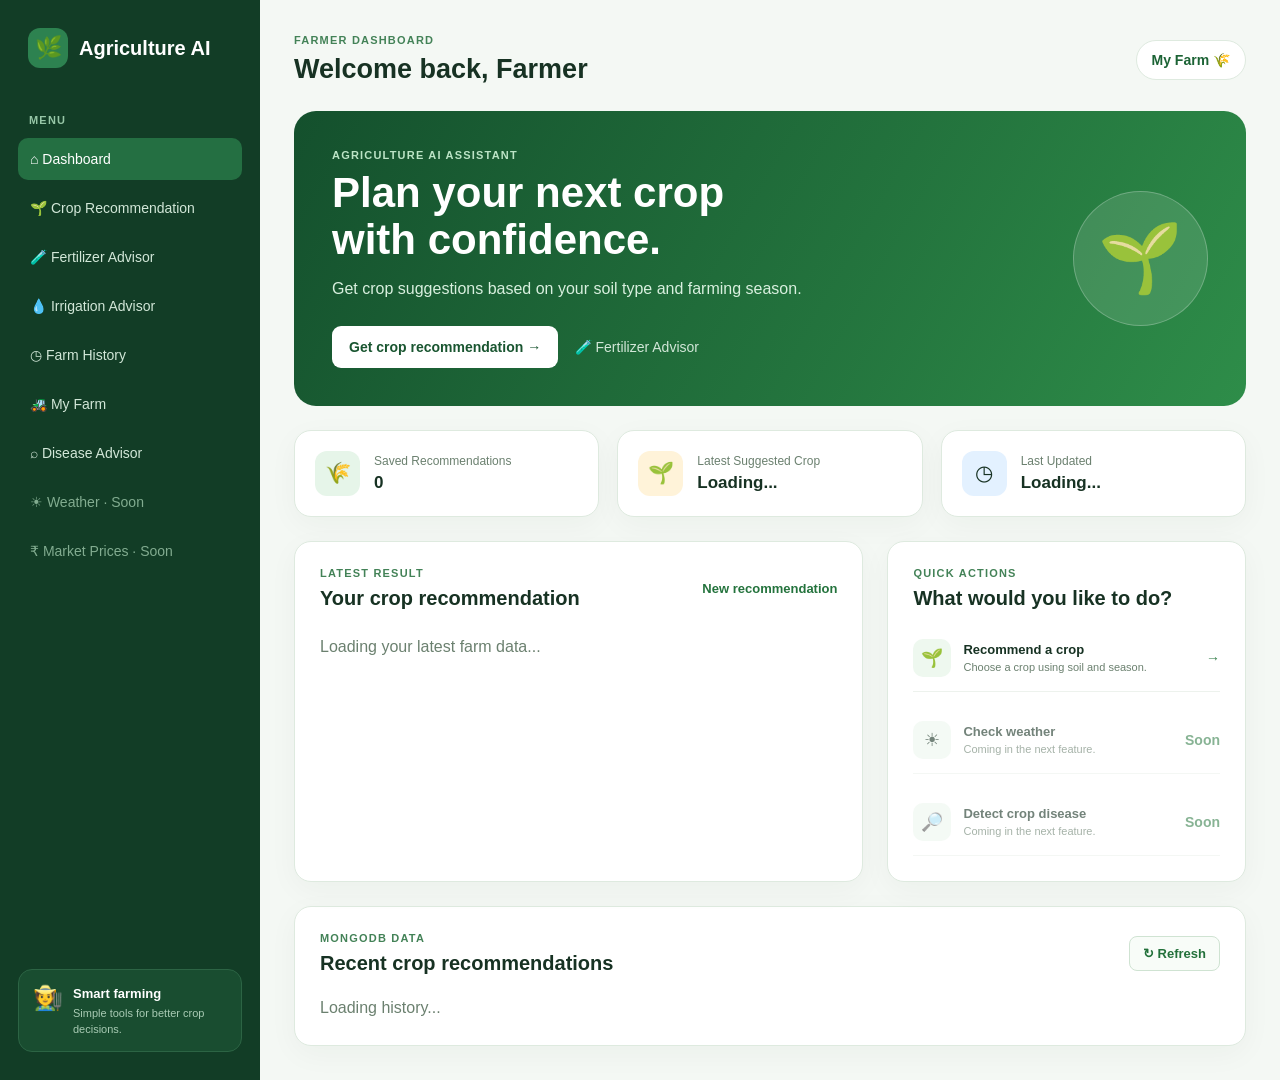
==== client/index.html @ b07f0adc "Add My Farm profile management" ====
<!DOCTYPE html>
<html lang="en">
<head>
  <meta charset="UTF-8" />
  <meta name="viewport" content="width=device-width, initial-scale=1.0" />
  <title>Agriculture AI | Farmer Dashboard</title>

  <link rel="stylesheet" href="css/dashboard.css" />
</head>

<body>
  <div class="app-layout">
    <aside class="sidebar">
      <a class="brand" href="index.html">
        <span class="brand-icon">🌿</span>
        <span>Agriculture AI</span>
      </a>

      <p class="menu-label">MENU</p>

      <nav class="nav-links">
        <a class="nav-link active" href="index.html">⌂ Dashboard</a>
        <a class="nav-link" href="pages/crop-recommendation.html">🌱 Crop Recommendation</a>
        <a class="nav-link" href="pages/fertilizer-advisor.html">🧪 Fertilizer Advisor</a>
        <a class="nav-link" href="pages/irrigation-advisor.html">💧 Irrigation Advisor</a>
        <a class="nav-link" href="pages/farm-history.html">◷ Farm History</a>

        <!-- My Farm now has the same sidebar style -->
        <a class="nav-link" href="pages/my-farm.html">🚜 My Farm</a>

        <a class="nav-link" href="pages/disease-detection.html">⌕ Disease Advisor</a>
        <span class="nav-link disabled">☀ Weather · Soon</span>
        <span class="nav-link disabled">₹ Market Prices · Soon</span>
      </nav>

      <div class="sidebar-help">
        <span>🧑‍🌾</span>
        <div>
          <strong>Smart farming</strong>
          <p>Simple tools for better crop decisions.</p>
        </div>
      </div>
    </aside>

    <main class="main-content">
      <header class="topbar">
        <div>
          <p class="eyebrow">FARMER DASHBOARD</p>
          <h1>Welcome back, Farmer</h1>
        </div>

        <a class="profile-chip" href="pages/my-farm.html">My Farm 🌾</a>
      </header>

      <section class="hero-card">
        <div class="hero-content">
          <p class="eyebrow light">AGRICULTURE AI ASSISTANT</p>
          <h2>Plan your next crop with confidence.</h2>
          <p>Get crop suggestions based on your soil type and farming season.</p>

          <a class="primary-button" href="pages/crop-recommendation.html">
            Get crop recommendation →
          </a>

          <a class="nav-link" href="pages/fertilizer-advisor.html">
            🧪 Fertilizer Advisor
          </a>
        </div>

        <div class="hero-icon">🌱</div>
      </section>

      <section class="stat-grid">
        <article class="stat-card">
          <span class="stat-icon green">🌾</span>
          <div>
            <p>Saved Recommendations</p>
            <h3 id="historyCount">0</h3>
          </div>
        </article>

        <article class="stat-card">
          <span class="stat-icon yellow">🌱</span>
          <div>
            <p>Latest Suggested Crop</p>
            <h3 id="latestCrop">Loading...</h3>
          </div>
        </article>

        <article class="stat-card">
          <span class="stat-icon blue">◷</span>
          <div>
            <p>Last Updated</p>
            <h3 id="latestDate">Loading...</h3>
          </div>
        </article>
      </section>

      <section class="dashboard-grid">
        <article class="panel latest-panel">
          <div class="panel-heading">
            <div>
              <p class="eyebrow">LATEST RESULT</p>
              <h2>Your crop recommendation</h2>
            </div>

            <a href="pages/crop-recommendation.html">New recommendation</a>
          </div>

          <div id="latestContent" class="latest-content">
            <p class="loading-text">Loading your latest farm data...</p>
          </div>
        </article>

        <article class="panel quick-panel">
          <p class="eyebrow">QUICK ACTIONS</p>
          <h2>What would you like to do?</h2>

          <a class="quick-action" href="pages/crop-recommendation.html">
            <span>🌱</span>
            <div>
              <strong>Recommend a crop</strong>
              <p>Choose a crop using soil and season.</p>
            </div>
            <b>→</b>
          </a>

          <div class="quick-action muted">
            <span>☀</span>
            <div>
              <strong>Check weather</strong>
              <p>Coming in the next feature.</p>
            </div>
            <b>Soon</b>
          </div>

          <div class="quick-action muted">
            <span>🔎</span>
            <div>
              <strong>Detect crop disease</strong>
              <p>Coming in the next feature.</p>
            </div>
            <b>Soon</b>
          </div>
        </article>
      </section>

      <section id="history" class="panel history-panel">
        <div class="panel-heading">
          <div>
            <p class="eyebrow">MONGODB DATA</p>
            <h2>Recent crop recommendations</h2>
          </div>

          <button id="refreshButton" type="button">↻ Refresh</button>
        </div>

        <div id="historyList" class="history-list">
          <p class="loading-text">Loading history...</p>
        </div>
      </section>
    </main>
  </div>

  <script src="js/dashboard.js"></script>
</body>
</html>
---- client/css/dashboard.css ----
:root {
  --green: #257540;
  --dark-green: #154b2b;
  --light-green: #e9f6eb;
  --background: #f4f8f4;
  --white: #ffffff;
  --text: #173223;
  --muted: #6b806f;
  --border: #deeadf;
}

* {
  box-sizing: border-box;
  margin: 0;
  padding: 0;
  font-family: Arial, sans-serif;
}

body {
  background: var(--background);
  color: var(--text);
}

.app-layout {
  min-height: 100vh;
  display: flex;
}

.sidebar {
  width: 260px;
  min-height: 100vh;
  padding: 28px 18px;
  background: #123d26;
  color: white;
  display: flex;
  flex-direction: column;
}

.brand {
  color: white;
  text-decoration: none;
  display: flex;
  align-items: center;
  gap: 11px;
  font-size: 20px;
  font-weight: 800;
  margin: 0 10px 46px;
}

.brand-icon {
  width: 40px;
  height: 40px;
  display: grid;
  place-items: center;
  border-radius: 12px;
  background: #2d8250;
  font-size: 22px;
}

.menu-label {
  color: #97c7a7;
  font-size: 11px;
  font-weight: 800;
  letter-spacing: 1.2px;
  margin: 0 11px 12px;
}

.nav-links {
  display: flex;
  flex-direction: column;
  gap: 7px;
}

.nav-link {
  padding: 13px 12px;
  border-radius: 10px;
  color: #d2e7d8;
  text-decoration: none;
  font-size: 14px;
  transition: 0.2s;
}

.nav-link:hover,
.nav-link.active {
  background: #246f42;
  color: white;
}

.nav-link.disabled {
  color: #82ac90;
  cursor: default;
}

.sidebar-help {
  margin-top: auto;
  padding: 14px;
  display: flex;
  gap: 10px;
  border: 1px solid #2c6444;
  border-radius: 14px;
  background: #194d30;
}

.sidebar-help span {
  font-size: 24px;
}

.sidebar-help strong {
  font-size: 13px;
}

.sidebar-help p {
  color: #a9cbb4;
  font-size: 11px;
  line-height: 1.4;
  margin-top: 4px;
}

.main-content {
  width: calc(100% - 260px);
  padding: 34px;
  max-width: 1500px;
}

.topbar,
.panel-heading {
  display: flex;
  align-items: center;
  justify-content: space-between;
  gap: 16px;
}

.eyebrow {
  color: #438257;
  font-size: 11px;
  font-weight: 800;
  letter-spacing: 1.2px;
  margin-bottom: 8px;
}

.eyebrow.light {
  color: #bce4c6;
}

.topbar h1 {
  font-size: 27px;
}

.profile-chip {
  padding: 11px 15px;
  color: #1c6335;
  text-decoration: none;
  background: white;
  border: 1px solid var(--border);
  border-radius: 999px;
  font-size: 14px;
  font-weight: 700;
}

.hero-card {
  min-height: 245px;
  margin-top: 26px;
  padding: 38px;
  overflow: hidden;
  position: relative;
  display: flex;
  justify-content: space-between;
  border-radius: 22px;
  background: linear-gradient(120deg, #14502d, #2e8d49);
  color: white;
}

.hero-content {
  max-width: 590px;
  z-index: 1;
}

.hero-card h2 {
  max-width: 480px;
  font-size: clamp(28px, 4vw, 42px);
  line-height: 1.12;
  margin-bottom: 13px;
}

.hero-card p:not(.eyebrow) {
  max-width: 500px;
  color: #d9f0df;
  line-height: 1.6;
}

.primary-button {
  display: inline-block;
  margin-top: 24px;
  padding: 13px 17px;
  border-radius: 9px;
  color: #195530;
  background: white;
  text-decoration: none;
  font-size: 14px;
  font-weight: 800;
}

.hero-icon {
  display: grid;
  place-items: center;
  width: 135px;
  height: 135px;
  align-self: center;
  border: 1px solid rgba(255, 255, 255, 0.24);
  border-radius: 50%;
  background: rgba(255, 255, 255, 0.12);
  font-size: 68px;
}

.stat-grid {
  display: grid;
  grid-template-columns: repeat(3, 1fr);
  gap: 18px;
  margin: 24px 0;
}

.stat-card,
.panel {
  background: var(--white);
  border: 1px solid var(--border);
  border-radius: 17px;
  box-shadow: 0 8px 30px rgba(22, 61, 35, 0.04);
}

.stat-card {
  padding: 20px;
  display: flex;
  align-items: center;
  gap: 14px;
}

.stat-icon {
  width: 45px;
  height: 45px;
  display: grid;
  place-items: center;
  border-radius: 12px;
  font-size: 21px;
}

.stat-icon.green {
  background: #e6f5e9;
}

.stat-icon.yellow {
  background: #fff3d9;
}

.stat-icon.blue {
  background: #e3f1ff;
}

.stat-card p {
  color: var(--muted);
  font-size: 12px;
  margin-bottom: 5px;
}

.stat-card h3 {
  font-size: 17px;
}

.dashboard-grid {
  display: grid;
  grid-template-columns: 1.35fr 0.85fr;
  gap: 24px;
}

.panel {
  padding: 25px;
}

.panel-heading h2,
.quick-panel h2 {
  font-size: 20px;
}

.panel-heading a {
  color: #24733d;
  font-size: 13px;
  font-weight: 700;
  text-decoration: none;
}

.latest-content {
  min-height: 194px;
  padding-top: 24px;
}

.loading-text,
.empty-text,
.error-text {
  color: var(--muted);
  line-height: 1.6;
}

.error-text {
  color: #bc3e32;
}

.recommendation-summary {
  padding: 20px;
  border-radius: 13px;
  background: #f5faf5;
  border-left: 4px solid #429458;
}

.summary-title {
  margin-bottom: 12px;
  font-size: 15px;
  font-weight: 800;
}

.crop-tags {
  display: flex;
  flex-wrap: wrap;
  gap: 9px;
  margin-bottom: 17px;
}

.crop-tag {
  padding: 8px 11px;
  border-radius: 999px;
  color: #24683a;
  background: #e3f4e6;
  font-size: 13px;
  font-weight: 700;
}

.reason-text {
  color: #5c7463;
  line-height: 1.5;
  font-size: 13px;
}

.quick-panel {
  display: flex;
  flex-direction: column;
}

.quick-action {
  margin-top: 15px;
  padding: 14px 0;
  display: flex;
  align-items: center;
  gap: 12px;
  color: var(--text);
  text-decoration: none;
  border-bottom: 1px solid #edf2ed;
}

.quick-action > span {
  width: 38px;
  height: 38px;
  display: grid;
  place-items: center;
  border-radius: 10px;
  background: #eef8ef;
  font-size: 18px;
}

.quick-action strong {
  display: block;
  font-size: 13px;
  margin-bottom: 4px;
}

.quick-action p {
  color: var(--muted);
  font-size: 11px;
}

.quick-action b {
  margin-left: auto;
  color: #39824e;
  font-size: 14px;
}

.quick-action.muted {
  opacity: 0.6;
  cursor: default;
}

.history-panel {
  margin-top: 24px;
}

.history-panel button {
  padding: 9px 13px;
  color: #23713b;
  border: 1px solid #cfe3d2;
  border-radius: 8px;
  background: #f8fcf8;
  cursor: pointer;
  font-size: 13px;
  font-weight: 700;
}

.history-list {
  margin-top: 20px;
}

.history-row {
  padding: 15px 0;
  display: grid;
  grid-template-columns: 1fr 1.4fr auto;
  gap: 14px;
  align-items: center;
  border-bottom: 1px solid #edf2ed;
}

.history-row:last-child {
  border-bottom: 0;
}

.history-label {
  color: var(--muted);
  font-size: 12px;
  margin-bottom: 5px;
}

.history-value {
  font-size: 14px;
  font-weight: 700;
}

.history-crops {
  color: #28753e;
  font-size: 13px;
  font-weight: 700;
}

.history-date {
  color: var(--muted);
  font-size: 12px;
  text-align: right;
}

@media (max-width: 980px) {
  .sidebar {
    width: 78px;
    padding: 20px 10px;
  }

  .brand {
    margin: 0 auto 40px;
    font-size: 0;
  }

  .menu-label,
  .sidebar-help,
  .nav-link:not(.active) {
    font-size: 0;
  }

  .nav-link {
    text-align: center;
    font-size: 17px !important;
  }

  .main-content {
    width: calc(100% - 78px);
  }

  .dashboard-grid {
    grid-template-columns: 1fr;
  }
}

@media (max-width: 680px) {
  .sidebar {
    display: none;
  }

  .main-content {
    width: 100%;
    padding: 22px 16px;
  }

  .topbar h1 {
    font-size: 22px;
  }

  .profile-chip {
    display: none;
  }

  .hero-card {
    min-height: auto;
    padding: 28px 22px;
  }

  .hero-icon {
    display: none;
  }

  .stat-grid {
    grid-template-columns: 1fr;
  }

  .history-row {
    grid-template-columns: 1fr;
    gap: 6px;
  }

  .history-date {
    text-align: left;
  }
}
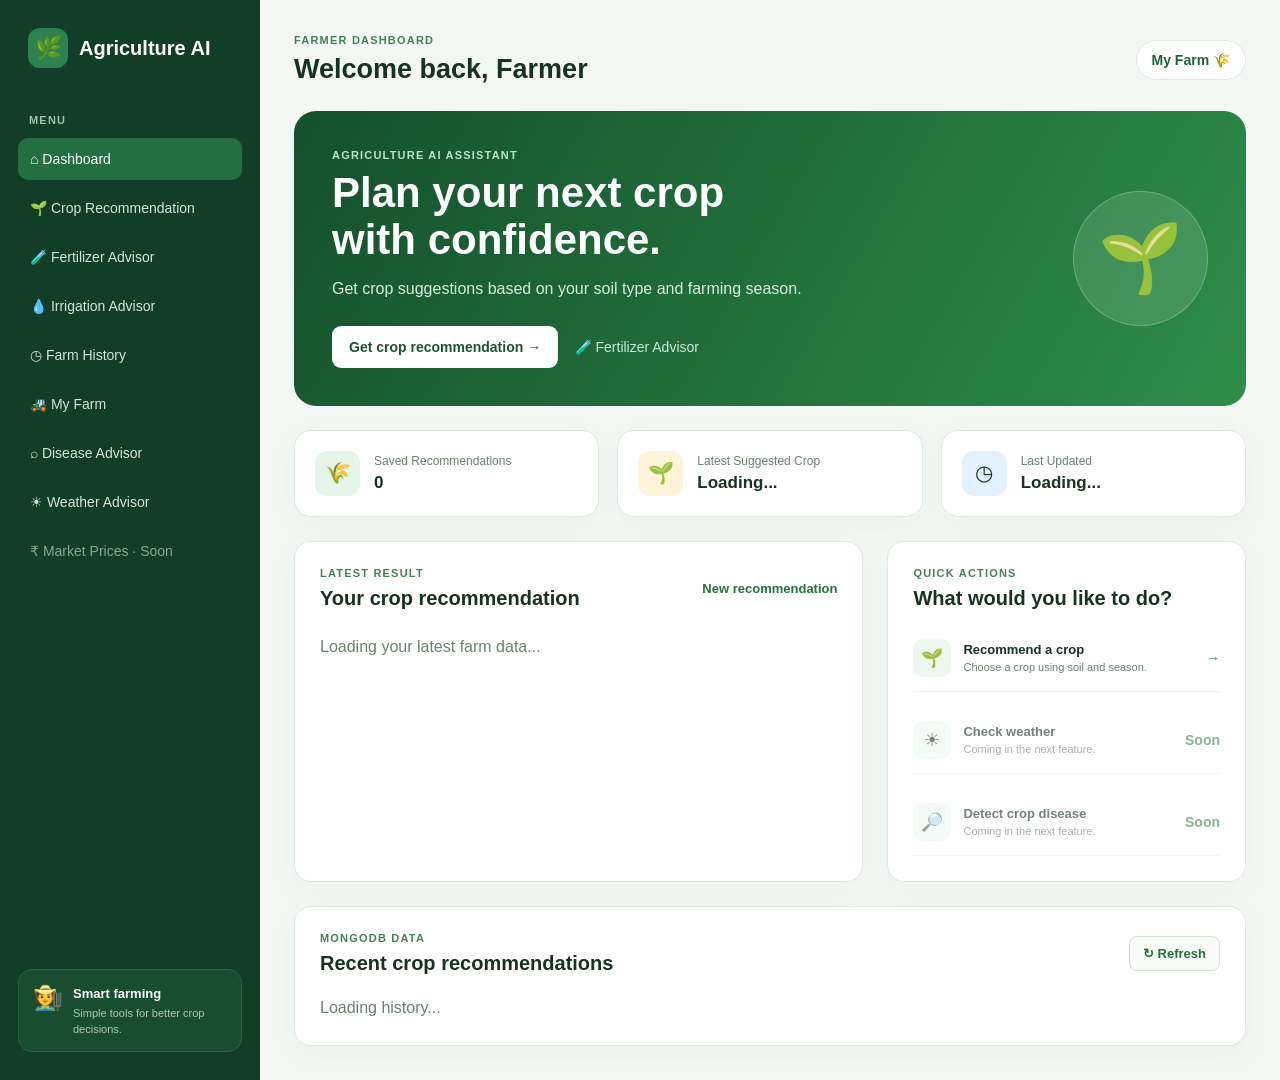
==== commit 5c33873f: "Add working Weather Advisor feature" ====
--- a/client/index.html
+++ b/client/index.html
@@ -29,7 +29,7 @@
         <a class="nav-link" href="pages/my-farm.html">🚜 My Farm</a>
 
         <a class="nav-link" href="pages/disease-detection.html">⌕ Disease Advisor</a>
-        <span class="nav-link disabled">☀ Weather · Soon</span>
+        <a class="nav-link" href="pages/weather-advisor.html">☀ Weather Advisor</a>  
         <span class="nav-link disabled">₹ Market Prices · Soon</span>
       </nav>
 
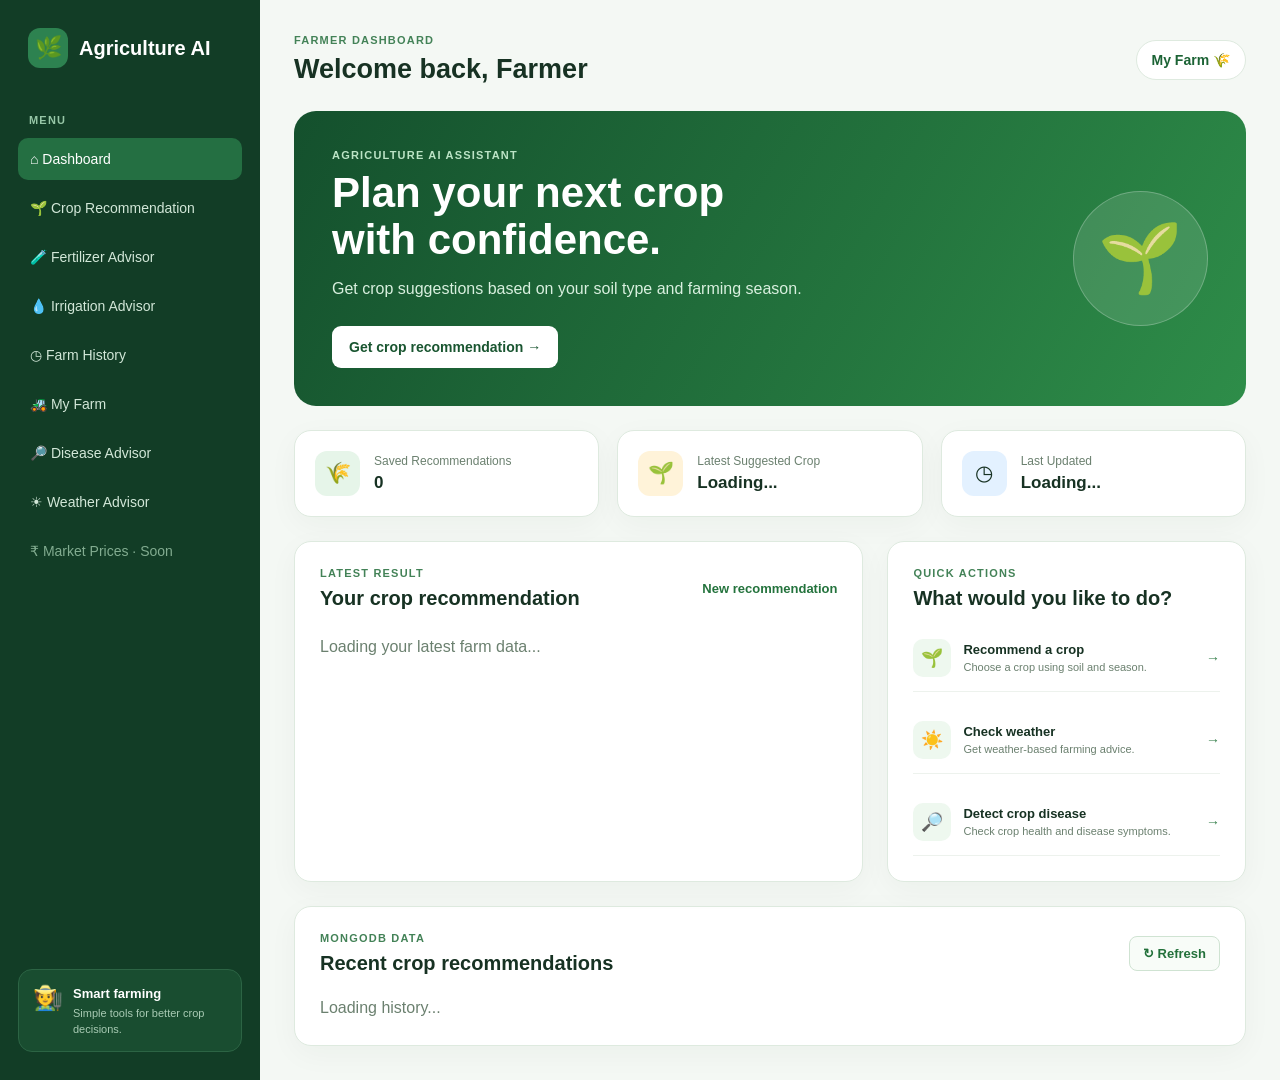
==== commit 6d854575: "Connect Weather and Disease Advisor dashboard actions" ====
--- a/client/index.html
+++ b/client/index.html
@@ -1,16 +1,22 @@
 <!DOCTYPE html>
 <html lang="en">
+
 <head>
   <meta charset="UTF-8" />
   <meta name="viewport" content="width=device-width, initial-scale=1.0" />
   <title>Agriculture AI | Farmer Dashboard</title>
-
   <link rel="stylesheet" href="css/dashboard.css" />
 </head>
 
 <body>
+
   <div class="app-layout">
+
+    <!-- =========================
+         SIDEBAR
+    ========================== -->
     <aside class="sidebar">
+
       <a class="brand" href="index.html">
         <span class="brand-icon">🌿</span>
         <span>Agriculture AI</span>
@@ -19,149 +25,352 @@
       <p class="menu-label">MENU</p>
 
       <nav class="nav-links">
-        <a class="nav-link active" href="index.html">⌂ Dashboard</a>
-        <a class="nav-link" href="pages/crop-recommendation.html">🌱 Crop Recommendation</a>
-        <a class="nav-link" href="pages/fertilizer-advisor.html">🧪 Fertilizer Advisor</a>
-        <a class="nav-link" href="pages/irrigation-advisor.html">💧 Irrigation Advisor</a>
-        <a class="nav-link" href="pages/farm-history.html">◷ Farm History</a>
-
-        <!-- My Farm now has the same sidebar style -->
-        <a class="nav-link" href="pages/my-farm.html">🚜 My Farm</a>
-
-        <a class="nav-link" href="pages/disease-detection.html">⌕ Disease Advisor</a>
-        <a class="nav-link" href="pages/weather-advisor.html">☀ Weather Advisor</a>  
-        <span class="nav-link disabled">₹ Market Prices · Soon</span>
+
+        <a class="nav-link active" href="index.html">
+          ⌂ Dashboard
+        </a>
+
+        <a class="nav-link" href="pages/crop-recommendation.html">
+          🌱 Crop Recommendation
+        </a>
+
+        <a class="nav-link" href="pages/fertilizer-advisor.html">
+          🧪 Fertilizer Advisor
+        </a>
+
+        <a class="nav-link" href="pages/irrigation-advisor.html">
+          💧 Irrigation Advisor
+        </a>
+
+        <a class="nav-link" href="pages/farm-history.html">
+          ◷ Farm History
+        </a>
+
+        <a class="nav-link" href="pages/my-farm.html">
+          🚜 My Farm
+        </a>
+
+        <a class="nav-link" href="pages/disease-detection.html">
+          🔎 Disease Advisor
+        </a>
+
+        <a class="nav-link" href="pages/weather-advisor.html">
+          ☀ Weather Advisor
+        </a>
+
+        <span class="nav-link disabled">
+          ₹ Market Prices · Soon
+        </span>
+
       </nav>
 
       <div class="sidebar-help">
+
         <span>🧑‍🌾</span>
+
         <div>
           <strong>Smart farming</strong>
           <p>Simple tools for better crop decisions.</p>
         </div>
+
       </div>
+
     </aside>
 
+
+    <!-- =========================
+         MAIN CONTENT
+    ========================== -->
     <main class="main-content">
+
+      <!-- TOP BAR -->
       <header class="topbar">
+
         <div>
           <p class="eyebrow">FARMER DASHBOARD</p>
           <h1>Welcome back, Farmer</h1>
         </div>
 
-        <a class="profile-chip" href="pages/my-farm.html">My Farm 🌾</a>
+        <a class="profile-chip" href="pages/my-farm.html">
+          My Farm 🌾
+        </a>
+
       </header>
 
+
+      <!-- =========================
+           HERO SECTION
+      ========================== -->
       <section class="hero-card">
+
         <div class="hero-content">
-          <p class="eyebrow light">AGRICULTURE AI ASSISTANT</p>
-          <h2>Plan your next crop with confidence.</h2>
-          <p>Get crop suggestions based on your soil type and farming season.</p>
-
-          <a class="primary-button" href="pages/crop-recommendation.html">
+
+          <p class="eyebrow light">
+            AGRICULTURE AI ASSISTANT
+          </p>
+
+          <h2>
+            Plan your next crop with confidence.
+          </h2>
+
+          <p>
+            Get crop suggestions based on your soil type
+            and farming season.
+          </p>
+
+          <a
+            class="primary-button"
+            href="pages/crop-recommendation.html"
+          >
             Get crop recommendation →
           </a>
 
-          <a class="nav-link" href="pages/fertilizer-advisor.html">
-            🧪 Fertilizer Advisor
-          </a>
-        </div>
-
-        <div class="hero-icon">🌱</div>
+        </div>
+
+        <div class="hero-icon">
+          🌱
+        </div>
+
       </section>
 
+
+      <!-- =========================
+           DASHBOARD STATS
+      ========================== -->
       <section class="stat-grid">
+
         <article class="stat-card">
-          <span class="stat-icon green">🌾</span>
+
+          <span class="stat-icon green">
+            🌾
+          </span>
+
           <div>
             <p>Saved Recommendations</p>
             <h3 id="historyCount">0</h3>
           </div>
-        </article>
+
+        </article>
+
 
         <article class="stat-card">
-          <span class="stat-icon yellow">🌱</span>
+
+          <span class="stat-icon yellow">
+            🌱
+          </span>
+
           <div>
             <p>Latest Suggested Crop</p>
             <h3 id="latestCrop">Loading...</h3>
           </div>
-        </article>
+
+        </article>
+
 
         <article class="stat-card">
-          <span class="stat-icon blue">◷</span>
+
+          <span class="stat-icon blue">
+            ◷
+          </span>
+
           <div>
             <p>Last Updated</p>
             <h3 id="latestDate">Loading...</h3>
           </div>
-        </article>
+
+        </article>
+
       </section>
 
+
+      <!-- =========================
+           DASHBOARD CONTENT
+      ========================== -->
       <section class="dashboard-grid">
+
+
+        <!-- LATEST RESULT -->
         <article class="panel latest-panel">
+
           <div class="panel-heading">
+
             <div>
-              <p class="eyebrow">LATEST RESULT</p>
-              <h2>Your crop recommendation</h2>
+
+              <p class="eyebrow">
+                LATEST RESULT
+              </p>
+
+              <h2>
+                Your crop recommendation
+              </h2>
+
             </div>
 
-            <a href="pages/crop-recommendation.html">New recommendation</a>
-          </div>
-
-          <div id="latestContent" class="latest-content">
-            <p class="loading-text">Loading your latest farm data...</p>
-          </div>
-        </article>
-
+            <a href="pages/crop-recommendation.html">
+              New recommendation
+            </a>
+
+          </div>
+
+
+          <div
+            id="latestContent"
+            class="latest-content"
+          >
+
+            <p class="loading-text">
+              Loading your latest farm data...
+            </p>
+
+          </div>
+
+        </article>
+
+
+        <!-- =========================
+             QUICK ACTIONS
+        ========================== -->
         <article class="panel quick-panel">
-          <p class="eyebrow">QUICK ACTIONS</p>
-          <h2>What would you like to do?</h2>
-
-          <a class="quick-action" href="pages/crop-recommendation.html">
+
+          <p class="eyebrow">
+            QUICK ACTIONS
+          </p>
+
+          <h2>
+            What would you like to do?
+          </h2>
+
+
+          <!-- CROP RECOMMENDATION -->
+          <a
+            class="quick-action"
+            href="pages/crop-recommendation.html"
+          >
+
             <span>🌱</span>
+
             <div>
-              <strong>Recommend a crop</strong>
-              <p>Choose a crop using soil and season.</p>
+
+              <strong>
+                Recommend a crop
+              </strong>
+
+              <p>
+                Choose a crop using soil and season.
+              </p>
+
             </div>
+
             <b>→</b>
+
           </a>
 
-          <div class="quick-action muted">
-            <span>☀</span>
+
+          <!-- WEATHER ADVISOR -->
+          <a
+            class="quick-action"
+            href="pages/weather-advisor.html"
+          >
+
+            <span>☀️</span>
+
             <div>
-              <strong>Check weather</strong>
-              <p>Coming in the next feature.</p>
+
+              <strong>
+                Check weather
+              </strong>
+
+              <p>
+                Get weather-based farming advice.
+              </p>
+
             </div>
-            <b>Soon</b>
-          </div>
-
-          <div class="quick-action muted">
+
+            <b>→</b>
+
+          </a>
+
+
+          <!-- DISEASE ADVISOR -->
+          <a
+            class="quick-action"
+            href="pages/disease-detection.html"
+          >
+
             <span>🔎</span>
+
             <div>
-              <strong>Detect crop disease</strong>
-              <p>Coming in the next feature.</p>
+
+              <strong>
+                Detect crop disease
+              </strong>
+
+              <p>
+                Check crop health and disease symptoms.
+              </p>
+
             </div>
-            <b>Soon</b>
-          </div>
-        </article>
+
+            <b>→</b>
+
+          </a>
+
+        </article>
+
       </section>
 
-      <section id="history" class="panel history-panel">
+
+      <!-- =========================
+           RECENT HISTORY
+      ========================== -->
+      <section
+        id="history"
+        class="panel history-panel"
+      >
+
         <div class="panel-heading">
+
           <div>
-            <p class="eyebrow">MONGODB DATA</p>
-            <h2>Recent crop recommendations</h2>
-          </div>
-
-          <button id="refreshButton" type="button">↻ Refresh</button>
-        </div>
-
-        <div id="historyList" class="history-list">
-          <p class="loading-text">Loading history...</p>
-        </div>
+
+            <p class="eyebrow">
+              MONGODB DATA
+            </p>
+
+            <h2>
+              Recent crop recommendations
+            </h2>
+
+          </div>
+
+          <button
+            id="refreshButton"
+            type="button"
+          >
+            ↻ Refresh
+          </button>
+
+        </div>
+
+
+        <div
+          id="historyList"
+          class="history-list"
+        >
+
+          <p class="loading-text">
+            Loading history...
+          </p>
+
+        </div>
+
       </section>
+
     </main>
+
   </div>
 
+
   <script src="js/dashboard.js"></script>
+
 </body>
 </html>
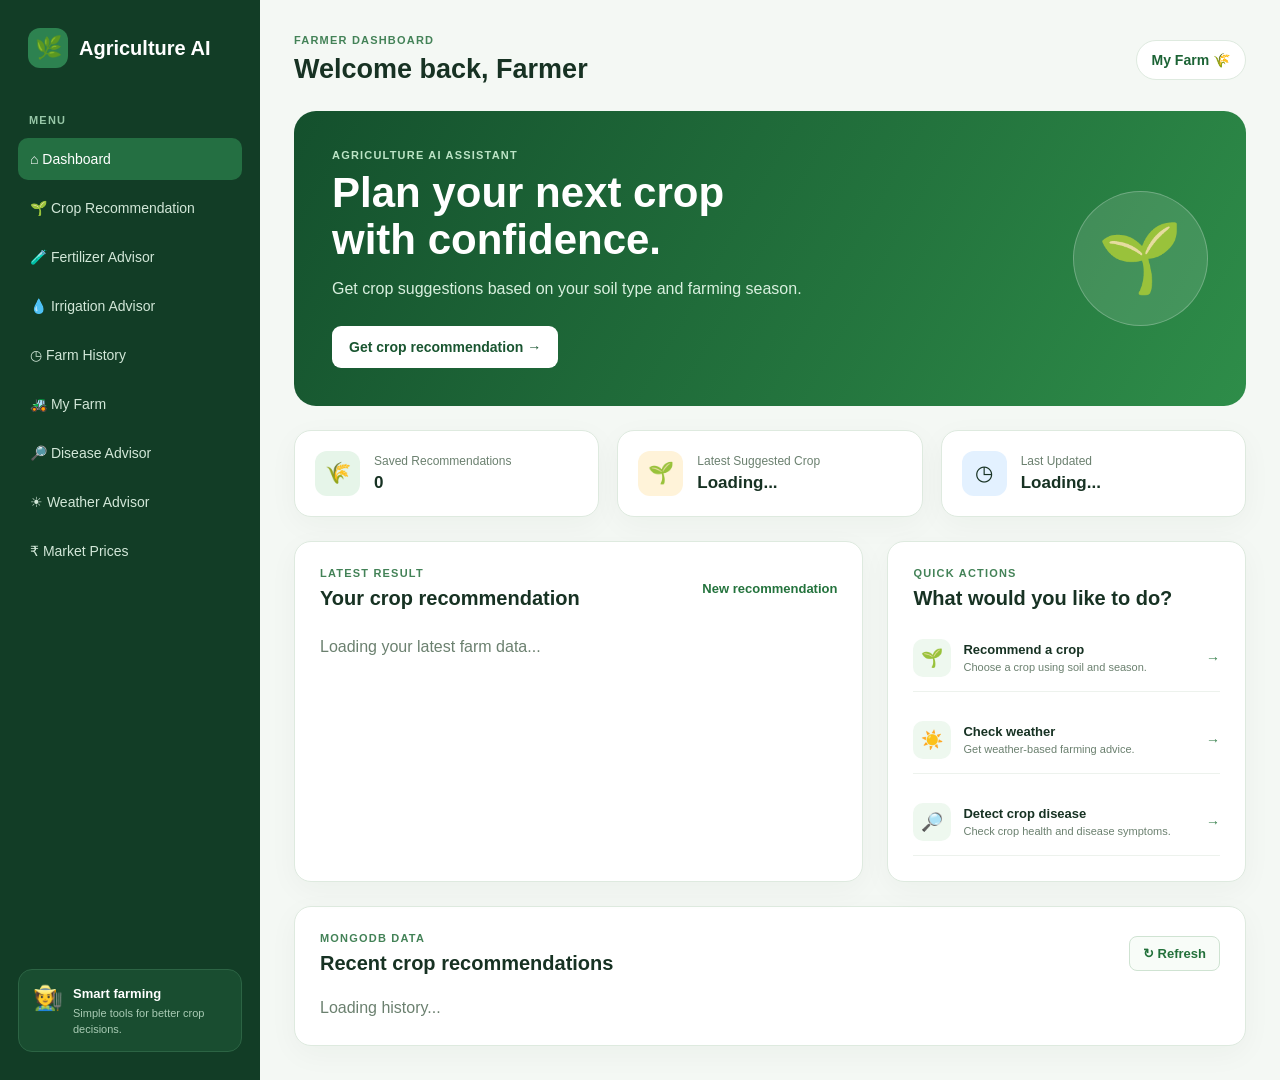
==== commit 3f57e091: "Add Market Prices page and frontend setup" ====
--- a/client/index.html
+++ b/client/index.html
@@ -58,9 +58,9 @@
           ☀ Weather Advisor
         </a>
 
-        <span class="nav-link disabled">
-          ₹ Market Prices · Soon
-        </span>
+        <a class="nav-link" href="pages/market-prices.html">
+          ₹ Market Prices
+        </a>
 
       </nav>
 
@@ -118,10 +118,7 @@
             and farming season.
           </p>
 
-          <a
-            class="primary-button"
-            href="pages/crop-recommendation.html"
-          >
+          <a class="primary-button" href="pages/crop-recommendation.html">
             Get crop recommendation →
           </a>
 
@@ -213,10 +210,7 @@
           </div>
 
 
-          <div
-            id="latestContent"
-            class="latest-content"
-          >
+          <div id="latestContent" class="latest-content">
 
             <p class="loading-text">
               Loading your latest farm data...
@@ -242,10 +236,7 @@
 
 
           <!-- CROP RECOMMENDATION -->
-          <a
-            class="quick-action"
-            href="pages/crop-recommendation.html"
-          >
+          <a class="quick-action" href="pages/crop-recommendation.html">
 
             <span>🌱</span>
 
@@ -267,10 +258,7 @@
 
 
           <!-- WEATHER ADVISOR -->
-          <a
-            class="quick-action"
-            href="pages/weather-advisor.html"
-          >
+          <a class="quick-action" href="pages/weather-advisor.html">
 
             <span>☀️</span>
 
@@ -292,10 +280,7 @@
 
 
           <!-- DISEASE ADVISOR -->
-          <a
-            class="quick-action"
-            href="pages/disease-detection.html"
-          >
+          <a class="quick-action" href="pages/disease-detection.html">
 
             <span>🔎</span>
 
@@ -323,10 +308,7 @@
       <!-- =========================
            RECENT HISTORY
       ========================== -->
-      <section
-        id="history"
-        class="panel history-panel"
-      >
+      <section id="history" class="panel history-panel">
 
         <div class="panel-heading">
 
@@ -342,20 +324,14 @@
 
           </div>
 
-          <button
-            id="refreshButton"
-            type="button"
-          >
+          <button id="refreshButton" type="button">
             ↻ Refresh
           </button>
 
         </div>
 
 
-        <div
-          id="historyList"
-          class="history-list"
-        >
+        <div id="historyList" class="history-list">
 
           <p class="loading-text">
             Loading history...
@@ -373,4 +349,5 @@
   <script src="js/dashboard.js"></script>
 
 </body>
+
 </html>
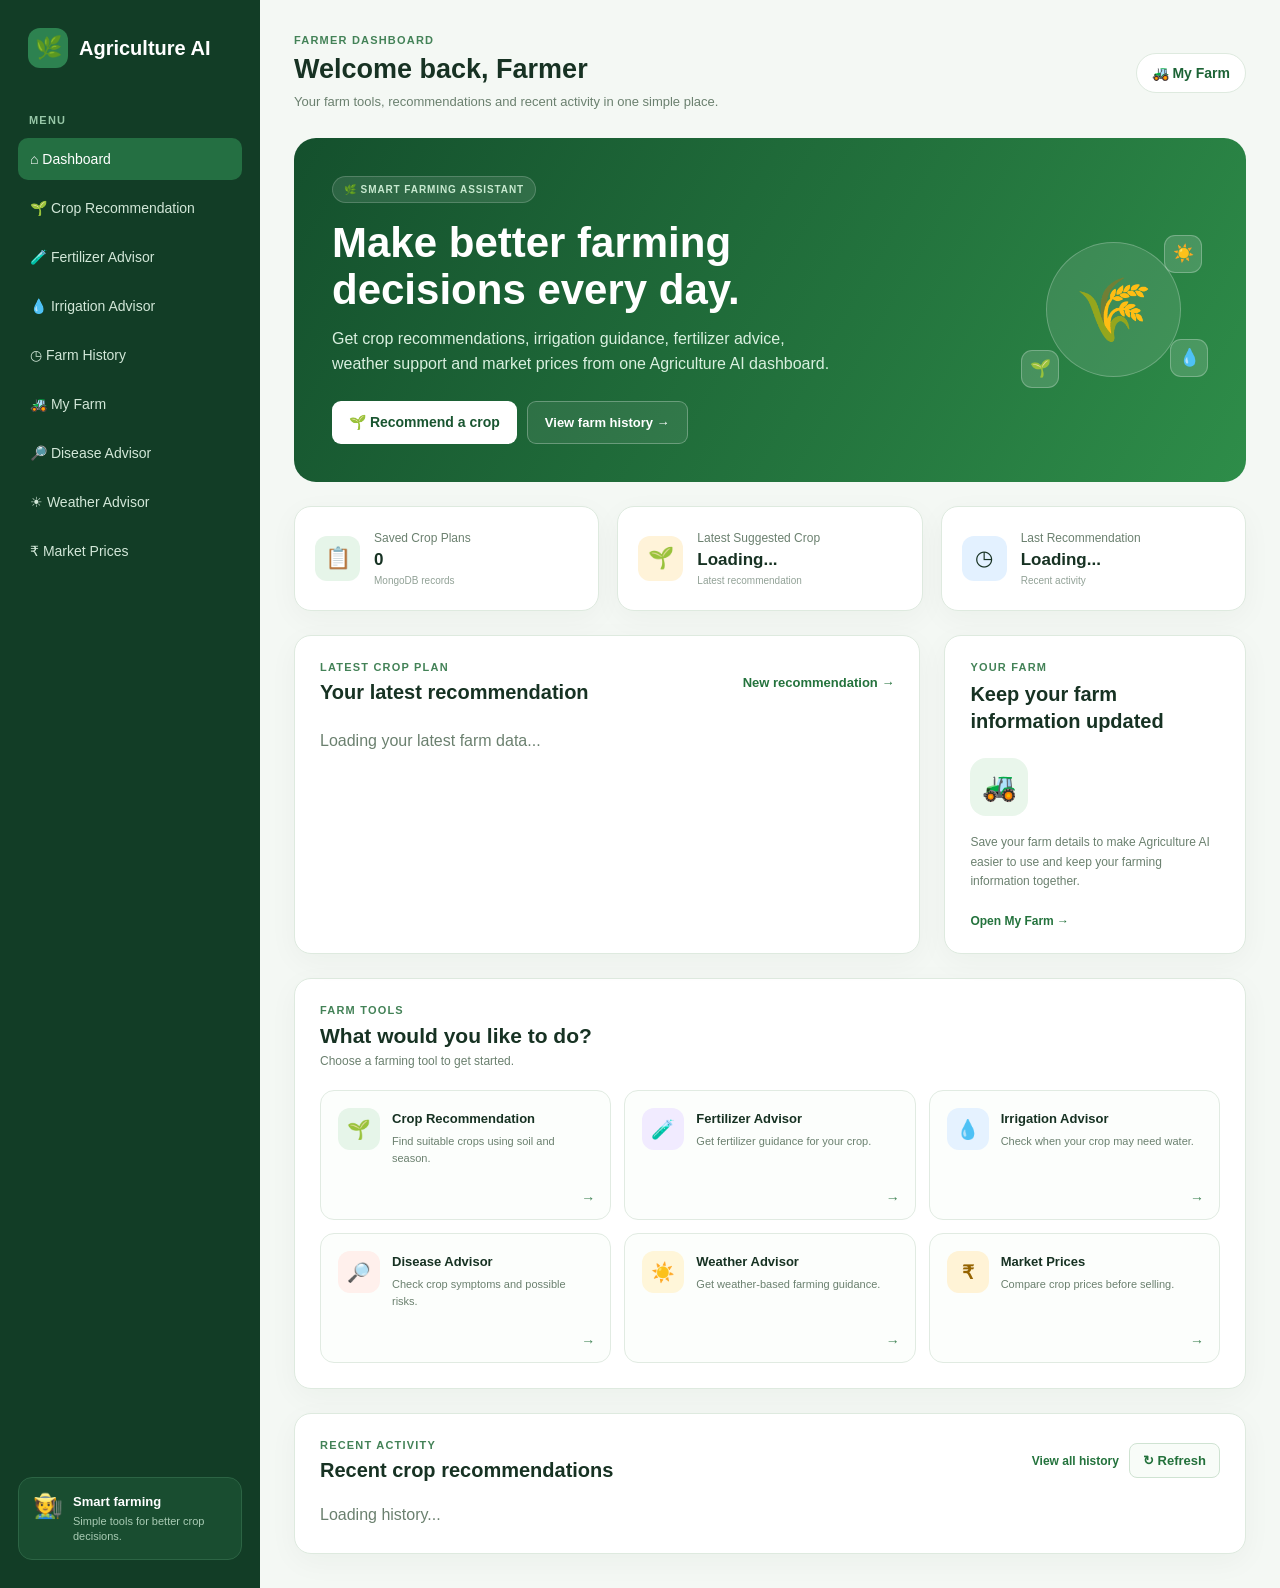
==== commit 86d3baf4: "Polish Agriculture AI dashboard and farm tools" ====
--- a/client/index.html
+++ b/client/index.html
@@ -4,7 +4,9 @@
 <head>
   <meta charset="UTF-8" />
   <meta name="viewport" content="width=device-width, initial-scale=1.0" />
+
   <title>Agriculture AI | Farmer Dashboard</title>
+
   <link rel="stylesheet" href="css/dashboard.css" />
 </head>
 
@@ -12,9 +14,10 @@
 
   <div class="app-layout">
 
-    <!-- =========================
+    <!-- =====================================
          SIDEBAR
-    ========================== -->
+    ====================================== -->
+
     <aside class="sidebar">
 
       <a class="brand" href="index.html">
@@ -64,13 +67,17 @@
 
       </nav>
 
+
       <div class="sidebar-help">
 
         <span>🧑‍🌾</span>
 
         <div>
           <strong>Smart farming</strong>
-          <p>Simple tools for better crop decisions.</p>
+
+          <p>
+            Simple tools for better crop decisions.
+          </p>
         </div>
 
       </div>
@@ -78,77 +85,150 @@
     </aside>
 
 
-    <!-- =========================
+    <!-- =====================================
          MAIN CONTENT
-    ========================== -->
+    ====================================== -->
+
     <main class="main-content">
 
-      <!-- TOP BAR -->
+
+      <!-- =====================================
+           TOP BAR
+      ====================================== -->
+
       <header class="topbar">
 
         <div>
-          <p class="eyebrow">FARMER DASHBOARD</p>
-          <h1>Welcome back, Farmer</h1>
-        </div>
-
-        <a class="profile-chip" href="pages/my-farm.html">
-          My Farm 🌾
+
+          <p class="eyebrow">
+            FARMER DASHBOARD
+          </p>
+
+          <h1>
+            Welcome back, Farmer
+          </h1>
+
+          <p class="dashboard-subtitle">
+            Your farm tools, recommendations and recent activity
+            in one simple place.
+          </p>
+
+        </div>
+
+
+        <a
+          class="profile-chip"
+          href="pages/my-farm.html"
+        >
+          🚜 My Farm
         </a>
 
       </header>
 
 
-      <!-- =========================
-           HERO SECTION
-      ========================== -->
-      <section class="hero-card">
+      <!-- =====================================
+           HERO
+      ====================================== -->
+
+      <section class="hero-card dashboard-hero">
 
         <div class="hero-content">
 
-          <p class="eyebrow light">
-            AGRICULTURE AI ASSISTANT
+          <div class="hero-badge">
+            🌿 SMART FARMING ASSISTANT
+          </div>
+
+          <h2>
+            Make better farming decisions every day.
+          </h2>
+
+          <p>
+            Get crop recommendations, irrigation guidance,
+            fertilizer advice, weather support and market prices
+            from one Agriculture AI dashboard.
           </p>
 
-          <h2>
-            Plan your next crop with confidence.
-          </h2>
-
-          <p>
-            Get crop suggestions based on your soil type
-            and farming season.
-          </p>
-
-          <a class="primary-button" href="pages/crop-recommendation.html">
-            Get crop recommendation →
-          </a>
-
-        </div>
-
-        <div class="hero-icon">
-          🌱
+
+          <div class="hero-actions">
+
+            <a
+              class="primary-button"
+              href="pages/crop-recommendation.html"
+            >
+              🌱 Recommend a crop
+            </a>
+
+
+            <a
+              class="secondary-button"
+              href="pages/farm-history.html"
+            >
+              View farm history →
+            </a>
+
+          </div>
+
+        </div>
+
+
+        <div class="hero-visual">
+
+          <div class="hero-main-icon">
+            🌾
+          </div>
+
+          <span class="hero-mini-icon icon-one">
+            ☀️
+          </span>
+
+          <span class="hero-mini-icon icon-two">
+            💧
+          </span>
+
+          <span class="hero-mini-icon icon-three">
+            🌱
+          </span>
+
         </div>
 
       </section>
 
 
-      <!-- =========================
-           DASHBOARD STATS
-      ========================== -->
-      <section class="stat-grid">
+      <!-- =====================================
+           FARM SUMMARY
+      ====================================== -->
+
+      <section class="stat-grid dashboard-stats">
+
+
+        <!-- SAVED PLANS -->
 
         <article class="stat-card">
 
           <span class="stat-icon green">
-            🌾
+            📋
           </span>
 
           <div>
-            <p>Saved Recommendations</p>
-            <h3 id="historyCount">0</h3>
+
+            <p>
+              Saved Crop Plans
+            </p>
+
+            <h3 id="historyCount">
+              0
+            </h3>
+
+            <small>
+              MongoDB records
+            </small>
+
           </div>
 
         </article>
 
+
+        <!-- LATEST CROP -->
 
         <article class="stat-card">
 
@@ -157,12 +237,25 @@
           </span>
 
           <div>
-            <p>Latest Suggested Crop</p>
-            <h3 id="latestCrop">Loading...</h3>
+
+            <p>
+              Latest Suggested Crop
+            </p>
+
+            <h3 id="latestCrop">
+              Loading...
+            </h3>
+
+            <small>
+              Latest recommendation
+            </small>
+
           </div>
 
         </article>
 
+
+        <!-- LAST UPDATED -->
 
         <article class="stat-card">
 
@@ -171,8 +264,19 @@
           </span>
 
           <div>
-            <p>Last Updated</p>
-            <h3 id="latestDate">Loading...</h3>
+
+            <p>
+              Last Recommendation
+            </p>
+
+            <h3 id="latestDate">
+              Loading...
+            </h3>
+
+            <small>
+              Recent activity
+            </small>
+
           </div>
 
         </article>
@@ -180,13 +284,17 @@
       </section>
 
 
-      <!-- =========================
-           DASHBOARD CONTENT
-      ========================== -->
-      <section class="dashboard-grid">
-
-
-        <!-- LATEST RESULT -->
+      <!-- =====================================
+           MAIN DASHBOARD AREA
+      ====================================== -->
+
+      <section class="dashboard-grid dashboard-main-grid">
+
+
+        <!-- =====================================
+             LATEST RESULT
+        ====================================== -->
+
         <article class="panel latest-panel">
 
           <div class="panel-heading">
@@ -194,23 +302,27 @@
             <div>
 
               <p class="eyebrow">
-                LATEST RESULT
+                LATEST CROP PLAN
               </p>
 
               <h2>
-                Your crop recommendation
+                Your latest recommendation
               </h2>
 
             </div>
 
+
             <a href="pages/crop-recommendation.html">
-              New recommendation
+              New recommendation →
             </a>
 
           </div>
 
 
-          <div id="latestContent" class="latest-content">
+          <div
+            id="latestContent"
+            class="latest-content"
+          >
 
             <p class="loading-text">
               Loading your latest farm data...
@@ -221,33 +333,94 @@
         </article>
 
 
-        <!-- =========================
-             QUICK ACTIONS
-        ========================== -->
-        <article class="panel quick-panel">
+        <!-- =====================================
+             FARM ACTIVITY
+        ====================================== -->
+
+        <article class="panel farm-overview-panel">
 
           <p class="eyebrow">
-            QUICK ACTIONS
+            YOUR FARM
           </p>
 
           <h2>
-            What would you like to do?
+            Keep your farm information updated
           </h2>
 
 
-          <!-- CROP RECOMMENDATION -->
-          <a class="quick-action" href="pages/crop-recommendation.html">
-
-            <span>🌱</span>
+          <div class="farm-overview-icon">
+            🚜
+          </div>
+
+
+          <p class="farm-overview-text">
+            Save your farm details to make Agriculture AI
+            easier to use and keep your farming information
+            together.
+          </p>
+
+
+          <a
+            class="farm-overview-button"
+            href="pages/my-farm.html"
+          >
+            Open My Farm →
+          </a>
+
+        </article>
+
+      </section>
+
+
+      <!-- =====================================
+           FARM TOOLS
+      ====================================== -->
+
+      <section class="panel tools-panel">
+
+        <div class="tools-heading">
+
+          <div>
+
+            <p class="eyebrow">
+              FARM TOOLS
+            </p>
+
+            <h2>
+              What would you like to do?
+            </h2>
+
+            <p>
+              Choose a farming tool to get started.
+            </p>
+
+          </div>
+
+        </div>
+
+
+        <div class="tool-grid">
+
+
+          <!-- CROP -->
+
+          <a
+            class="tool-card crop-tool"
+            href="pages/crop-recommendation.html"
+          >
+
+            <span class="tool-icon">
+              🌱
+            </span>
 
             <div>
 
               <strong>
-                Recommend a crop
+                Crop Recommendation
               </strong>
 
               <p>
-                Choose a crop using soil and season.
+                Find suitable crops using soil and season.
               </p>
 
             </div>
@@ -257,19 +430,25 @@
           </a>
 
 
-          <!-- WEATHER ADVISOR -->
-          <a class="quick-action" href="pages/weather-advisor.html">
-
-            <span>☀️</span>
+          <!-- FERTILIZER -->
+
+          <a
+            class="tool-card fertilizer-tool"
+            href="pages/fertilizer-advisor.html"
+          >
+
+            <span class="tool-icon">
+              🧪
+            </span>
 
             <div>
 
               <strong>
-                Check weather
+                Fertilizer Advisor
               </strong>
 
               <p>
-                Get weather-based farming advice.
+                Get fertilizer guidance for your crop.
               </p>
 
             </div>
@@ -279,19 +458,25 @@
           </a>
 
 
-          <!-- DISEASE ADVISOR -->
-          <a class="quick-action" href="pages/disease-detection.html">
-
-            <span>🔎</span>
+          <!-- IRRIGATION -->
+
+          <a
+            class="tool-card irrigation-tool"
+            href="pages/irrigation-advisor.html"
+          >
+
+            <span class="tool-icon">
+              💧
+            </span>
 
             <div>
 
               <strong>
-                Detect crop disease
+                Irrigation Advisor
               </strong>
 
               <p>
-                Check crop health and disease symptoms.
+                Check when your crop may need water.
               </p>
 
             </div>
@@ -300,22 +485,110 @@
 
           </a>
 
-        </article>
+
+          <!-- DISEASE -->
+
+          <a
+            class="tool-card disease-tool"
+            href="pages/disease-detection.html"
+          >
+
+            <span class="tool-icon">
+              🔎
+            </span>
+
+            <div>
+
+              <strong>
+                Disease Advisor
+              </strong>
+
+              <p>
+                Check crop symptoms and possible risks.
+              </p>
+
+            </div>
+
+            <b>→</b>
+
+          </a>
+
+
+          <!-- WEATHER -->
+
+          <a
+            class="tool-card weather-tool"
+            href="pages/weather-advisor.html"
+          >
+
+            <span class="tool-icon">
+              ☀️
+            </span>
+
+            <div>
+
+              <strong>
+                Weather Advisor
+              </strong>
+
+              <p>
+                Get weather-based farming guidance.
+              </p>
+
+            </div>
+
+            <b>→</b>
+
+          </a>
+
+
+          <!-- MARKET -->
+
+          <a
+            class="tool-card market-tool"
+            href="pages/market-prices.html"
+          >
+
+            <span class="tool-icon">
+              ₹
+            </span>
+
+            <div>
+
+              <strong>
+                Market Prices
+              </strong>
+
+              <p>
+                Compare crop prices before selling.
+              </p>
+
+            </div>
+
+            <b>→</b>
+
+          </a>
+
+        </div>
 
       </section>
 
 
-      <!-- =========================
+      <!-- =====================================
            RECENT HISTORY
-      ========================== -->
-      <section id="history" class="panel history-panel">
+      ====================================== -->
+
+      <section
+        id="history"
+        class="panel history-panel dashboard-history"
+      >
 
         <div class="panel-heading">
 
           <div>
 
             <p class="eyebrow">
-              MONGODB DATA
+              RECENT ACTIVITY
             </p>
 
             <h2>
@@ -324,14 +597,29 @@
 
           </div>
 
-          <button id="refreshButton" type="button">
-            ↻ Refresh
-          </button>
-
-        </div>
-
-
-        <div id="historyList" class="history-list">
+
+          <div class="history-actions">
+
+            <a href="pages/farm-history.html">
+              View all history
+            </a>
+
+            <button
+              id="refreshButton"
+              type="button"
+            >
+              ↻ Refresh
+            </button>
+
+          </div>
+
+        </div>
+
+
+        <div
+          id="historyList"
+          class="history-list"
+        >
 
           <p class="loading-text">
             Loading history...
--- a/client/css/dashboard.css
+++ b/client/css/dashboard.css
@@ -511,4 +511,495 @@
   .history-date {
     text-align: left;
   }
+}
+/* ==========================================
+   FINAL DASHBOARD POLISH
+========================================== */
+
+.dashboard-subtitle {
+  margin-top: 7px;
+  color: var(--muted);
+  font-size: 13px;
+  line-height: 1.5;
+}
+
+
+/* ==========================================
+   HERO
+========================================== */
+
+.dashboard-hero {
+  min-height: 275px;
+  align-items: center;
+}
+
+.hero-badge {
+  display: inline-flex;
+  align-items: center;
+
+  margin-bottom: 16px;
+  padding: 7px 11px;
+
+  border: 1px solid rgba(255, 255, 255, 0.18);
+  border-radius: 999px;
+
+  background: rgba(255, 255, 255, 0.1);
+
+  color: #c8e9d0;
+
+  font-size: 10px;
+  font-weight: 800;
+  letter-spacing: 0.9px;
+}
+
+.hero-actions {
+  display: flex;
+  flex-wrap: wrap;
+
+  gap: 10px;
+
+  margin-top: 24px;
+}
+
+.hero-actions .primary-button {
+  margin-top: 0;
+}
+
+.secondary-button {
+  display: inline-flex;
+  align-items: center;
+
+  padding: 13px 17px;
+
+  border: 1px solid rgba(255, 255, 255, 0.28);
+  border-radius: 9px;
+
+  color: #ffffff;
+  background: rgba(255, 255, 255, 0.08);
+
+  text-decoration: none;
+
+  font-size: 13px;
+  font-weight: 800;
+
+  transition: 0.2s ease;
+}
+
+.secondary-button:hover {
+  background: rgba(255, 255, 255, 0.15);
+}
+
+
+/* ==========================================
+   HERO VISUAL
+========================================== */
+
+.hero-visual {
+  position: relative;
+
+  width: 190px;
+  height: 180px;
+
+  flex-shrink: 0;
+
+  display: grid;
+  place-items: center;
+}
+
+.hero-main-icon {
+  width: 135px;
+  height: 135px;
+
+  display: grid;
+  place-items: center;
+
+  border: 1px solid rgba(255, 255, 255, 0.23);
+  border-radius: 50%;
+
+  background: rgba(255, 255, 255, 0.1);
+
+  font-size: 62px;
+}
+
+.hero-mini-icon {
+  position: absolute;
+
+  width: 38px;
+  height: 38px;
+
+  display: grid;
+  place-items: center;
+
+  border: 1px solid rgba(255, 255, 255, 0.25);
+  border-radius: 11px;
+
+  background: rgba(255, 255, 255, 0.15);
+
+  font-size: 17px;
+}
+
+.icon-one {
+  right: 6px;
+  top: 15px;
+}
+
+.icon-two {
+  right: 0;
+  bottom: 23px;
+}
+
+.icon-three {
+  left: 3px;
+  bottom: 12px;
+}
+
+
+/* ==========================================
+   STAT CARDS
+========================================== */
+
+.dashboard-stats .stat-card {
+  min-height: 105px;
+
+  transition:
+    transform 0.2s ease,
+    box-shadow 0.2s ease;
+}
+
+.dashboard-stats .stat-card:hover {
+  transform: translateY(-2px);
+
+  box-shadow:
+    0 12px 32px rgba(22, 61, 35, 0.075);
+}
+
+.stat-card small {
+  display: block;
+
+  margin-top: 5px;
+
+  color: #92a297;
+
+  font-size: 10px;
+}
+
+
+/* ==========================================
+   MAIN GRID
+========================================== */
+
+.dashboard-main-grid {
+  grid-template-columns:
+    minmax(0, 1.35fr)
+    minmax(280px, 0.65fr);
+}
+
+
+/* ==========================================
+   FARM OVERVIEW
+========================================== */
+
+.farm-overview-panel {
+  display: flex;
+  flex-direction: column;
+
+  min-height: 100%;
+}
+
+.farm-overview-panel h2 {
+  max-width: 280px;
+
+  font-size: 20px;
+
+  line-height: 1.35;
+}
+
+.farm-overview-icon {
+  width: 58px;
+  height: 58px;
+
+  display: grid;
+  place-items: center;
+
+  margin: 23px 0 17px;
+
+  border-radius: 16px;
+
+  background: #e9f6eb;
+
+  font-size: 28px;
+}
+
+.farm-overview-text {
+  color: var(--muted);
+
+  font-size: 12px;
+
+  line-height: 1.65;
+}
+
+.farm-overview-button {
+  display: inline-flex;
+
+  width: fit-content;
+
+  margin-top: auto;
+  padding-top: 22px;
+
+  color: #24733d;
+
+  text-decoration: none;
+
+  font-size: 12px;
+  font-weight: 800;
+}
+
+
+/* ==========================================
+   FARM TOOLS PANEL
+========================================== */
+
+.tools-panel {
+  margin-top: 24px;
+}
+
+.tools-heading h2 {
+  margin-bottom: 6px;
+
+  font-size: 21px;
+}
+
+.tools-heading > div > p:last-child {
+  color: var(--muted);
+
+  font-size: 12px;
+}
+
+
+/* ==========================================
+   TOOL GRID
+========================================== */
+
+.tool-grid {
+  display: grid;
+
+  grid-template-columns:
+    repeat(3, minmax(0, 1fr));
+
+  gap: 13px;
+
+  margin-top: 22px;
+}
+
+
+/* ==========================================
+   TOOL CARD
+========================================== */
+
+.tool-card {
+  position: relative;
+
+  min-height: 130px;
+
+  padding: 17px;
+
+  display: flex;
+  align-items: flex-start;
+
+  gap: 12px;
+
+  overflow: hidden;
+
+  border: 1px solid #e1ebe2;
+  border-radius: 14px;
+
+  background: #fcfefc;
+
+  color: var(--text);
+
+  text-decoration: none;
+
+  transition:
+    transform 0.2s ease,
+    border-color 0.2s ease,
+    box-shadow 0.2s ease,
+    background 0.2s ease;
+}
+
+.tool-card:hover {
+  transform: translateY(-2px);
+
+  border-color: #c8ddcc;
+
+  background: #ffffff;
+
+  box-shadow:
+    0 9px 25px rgba(20, 61, 34, 0.07);
+}
+
+.tool-card > div {
+  min-width: 0;
+}
+
+.tool-icon {
+  width: 42px;
+  height: 42px;
+
+  flex-shrink: 0;
+
+  display: grid;
+  place-items: center;
+
+  border-radius: 12px;
+
+  background: #e9f6eb;
+
+  font-size: 19px;
+}
+
+.tool-card strong {
+  display: block;
+
+  margin: 3px 0 7px;
+
+  font-size: 13px;
+}
+
+.tool-card p {
+  color: var(--muted);
+
+  font-size: 11px;
+
+  line-height: 1.55;
+}
+
+.tool-card b {
+  position: absolute;
+
+  right: 15px;
+  bottom: 13px;
+
+  color: #438557;
+
+  font-size: 14px;
+}
+
+
+/* ==========================================
+   TOOL COLORS
+========================================== */
+
+.crop-tool .tool-icon {
+  background: #e6f5e9;
+}
+
+.fertilizer-tool .tool-icon {
+  background: #f1ebff;
+}
+
+.irrigation-tool .tool-icon {
+  background: #e5f2ff;
+}
+
+.disease-tool .tool-icon {
+  background: #fff0ec;
+}
+
+.weather-tool .tool-icon {
+  background: #fff6d9;
+}
+
+.market-tool .tool-icon {
+  background: #fff3d6;
+
+  color: #956300;
+
+  font-weight: 800;
+}
+
+
+/* ==========================================
+   HISTORY
+========================================== */
+
+.dashboard-history {
+  margin-top: 24px;
+}
+
+.history-actions {
+  display: flex;
+  align-items: center;
+
+  gap: 10px;
+}
+
+.history-actions a {
+  color: #24733d;
+
+  font-size: 12px;
+  font-weight: 700;
+
+  text-decoration: none;
+}
+
+
+/* ==========================================
+   RESPONSIVE
+========================================== */
+
+@media (max-width: 1100px) {
+
+  .tool-grid {
+    grid-template-columns:
+      repeat(2, minmax(0, 1fr));
+  }
+
+}
+
+
+@media (max-width: 980px) {
+
+  .dashboard-main-grid {
+    grid-template-columns: 1fr;
+  }
+
+}
+
+
+@media (max-width: 760px) {
+
+  .hero-visual {
+    display: none;
+  }
+
+  .tool-grid {
+    grid-template-columns: 1fr;
+  }
+
+  .tool-card {
+    min-height: 105px;
+  }
+
+}
+
+
+@media (max-width: 680px) {
+
+  .dashboard-subtitle {
+    display: none;
+  }
+
+  .hero-actions {
+    flex-direction: column;
+  }
+
+  .hero-actions a {
+    width: fit-content;
+  }
+
+  .history-actions {
+    align-items: flex-end;
+    flex-direction: column;
+  }
+
 }
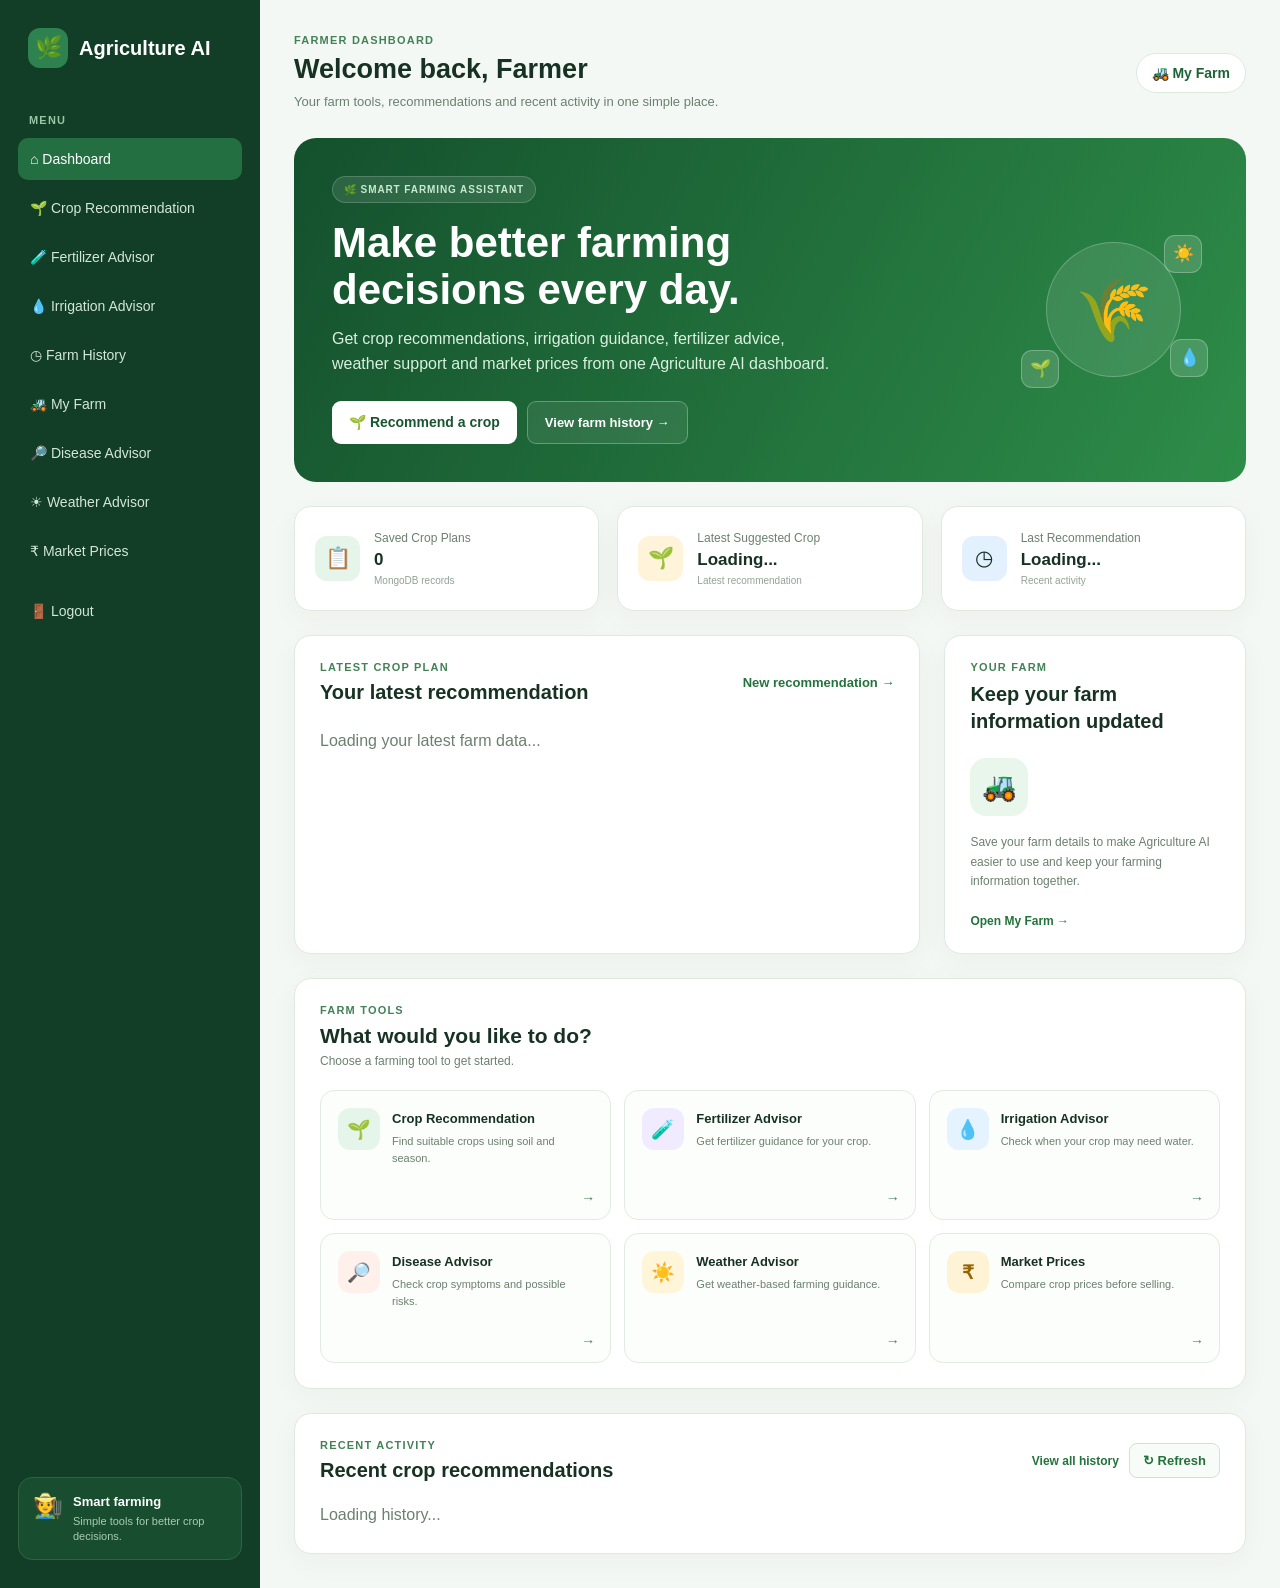
==== commit f145da7e: "Add logout option to Agriculture AI dashboard" ====
--- a/client/index.html
+++ b/client/index.html
@@ -66,7 +66,9 @@
         </a>
 
       </nav>
-
+      <button id="logoutButton" class="logout-button" type="button">
+        🚪 Logout
+      </button>
 
       <div class="sidebar-help">
 
@@ -116,10 +118,7 @@
         </div>
 
 
-        <a
-          class="profile-chip"
-          href="pages/my-farm.html"
-        >
+        <a class="profile-chip" href="pages/my-farm.html">
           🚜 My Farm
         </a>
 
@@ -151,18 +150,12 @@
 
           <div class="hero-actions">
 
-            <a
-              class="primary-button"
-              href="pages/crop-recommendation.html"
-            >
+            <a class="primary-button" href="pages/crop-recommendation.html">
               🌱 Recommend a crop
             </a>
 
 
-            <a
-              class="secondary-button"
-              href="pages/farm-history.html"
-            >
+            <a class="secondary-button" href="pages/farm-history.html">
               View farm history →
             </a>
 
@@ -319,10 +312,7 @@
           </div>
 
 
-          <div
-            id="latestContent"
-            class="latest-content"
-          >
+          <div id="latestContent" class="latest-content">
 
             <p class="loading-text">
               Loading your latest farm data...
@@ -360,10 +350,7 @@
           </p>
 
 
-          <a
-            class="farm-overview-button"
-            href="pages/my-farm.html"
-          >
+          <a class="farm-overview-button" href="pages/my-farm.html">
             Open My Farm →
           </a>
 
@@ -404,10 +391,7 @@
 
           <!-- CROP -->
 
-          <a
-            class="tool-card crop-tool"
-            href="pages/crop-recommendation.html"
-          >
+          <a class="tool-card crop-tool" href="pages/crop-recommendation.html">
 
             <span class="tool-icon">
               🌱
@@ -432,10 +416,7 @@
 
           <!-- FERTILIZER -->
 
-          <a
-            class="tool-card fertilizer-tool"
-            href="pages/fertilizer-advisor.html"
-          >
+          <a class="tool-card fertilizer-tool" href="pages/fertilizer-advisor.html">
 
             <span class="tool-icon">
               🧪
@@ -460,10 +441,7 @@
 
           <!-- IRRIGATION -->
 
-          <a
-            class="tool-card irrigation-tool"
-            href="pages/irrigation-advisor.html"
-          >
+          <a class="tool-card irrigation-tool" href="pages/irrigation-advisor.html">
 
             <span class="tool-icon">
               💧
@@ -488,10 +466,7 @@
 
           <!-- DISEASE -->
 
-          <a
-            class="tool-card disease-tool"
-            href="pages/disease-detection.html"
-          >
+          <a class="tool-card disease-tool" href="pages/disease-detection.html">
 
             <span class="tool-icon">
               🔎
@@ -516,10 +491,7 @@
 
           <!-- WEATHER -->
 
-          <a
-            class="tool-card weather-tool"
-            href="pages/weather-advisor.html"
-          >
+          <a class="tool-card weather-tool" href="pages/weather-advisor.html">
 
             <span class="tool-icon">
               ☀️
@@ -544,10 +516,7 @@
 
           <!-- MARKET -->
 
-          <a
-            class="tool-card market-tool"
-            href="pages/market-prices.html"
-          >
+          <a class="tool-card market-tool" href="pages/market-prices.html">
 
             <span class="tool-icon">
               ₹
@@ -578,10 +547,7 @@
            RECENT HISTORY
       ====================================== -->
 
-      <section
-        id="history"
-        class="panel history-panel dashboard-history"
-      >
+      <section id="history" class="panel history-panel dashboard-history">
 
         <div class="panel-heading">
 
@@ -604,10 +570,7 @@
               View all history
             </a>
 
-            <button
-              id="refreshButton"
-              type="button"
-            >
+            <button id="refreshButton" type="button">
               ↻ Refresh
             </button>
 
@@ -616,10 +579,7 @@
         </div>
 
 
-        <div
-          id="historyList"
-          class="history-list"
-        >
+        <div id="historyList" class="history-list">
 
           <p class="loading-text">
             Loading history...
@@ -634,7 +594,33 @@
   </div>
 
 
+
   <script src="js/dashboard.js"></script>
+  <script src="js/dashboard.js"></script>
+
+<script>
+  const logoutButton = document.getElementById("logoutButton");
+
+  logoutButton.addEventListener("click", async () => {
+    try {
+      const response = await fetch("/api/auth/logout", {
+        method: "POST",
+        credentials: "include"
+      });
+
+      const data = await response.json();
+
+      if (response.ok && data.success) {
+        window.location.href = "/login.html";
+      } else {
+        alert(data.message || "Logout failed.");
+      }
+    } catch (error) {
+      console.error("Logout error:", error);
+      alert("Could not logout.");
+    }
+  });
+</script>
 
 </body>
 
--- a/client/css/dashboard.css
+++ b/client/css/dashboard.css
@@ -1002,4 +1002,28 @@
     flex-direction: column;
   }
 
+}
+.logout-button {
+  margin-top: 18px;
+  padding: 13px 12px;
+
+  width: 100%;
+
+  border: none;
+  border-radius: 10px;
+
+  background: transparent;
+  color: #d2e7d8;
+
+  cursor: pointer;
+
+  font-size: 14px;
+  text-align: left;
+
+  transition: 0.2s;
+}
+
+.logout-button:hover {
+  background: #8f2f2f;
+  color: white;
 }
